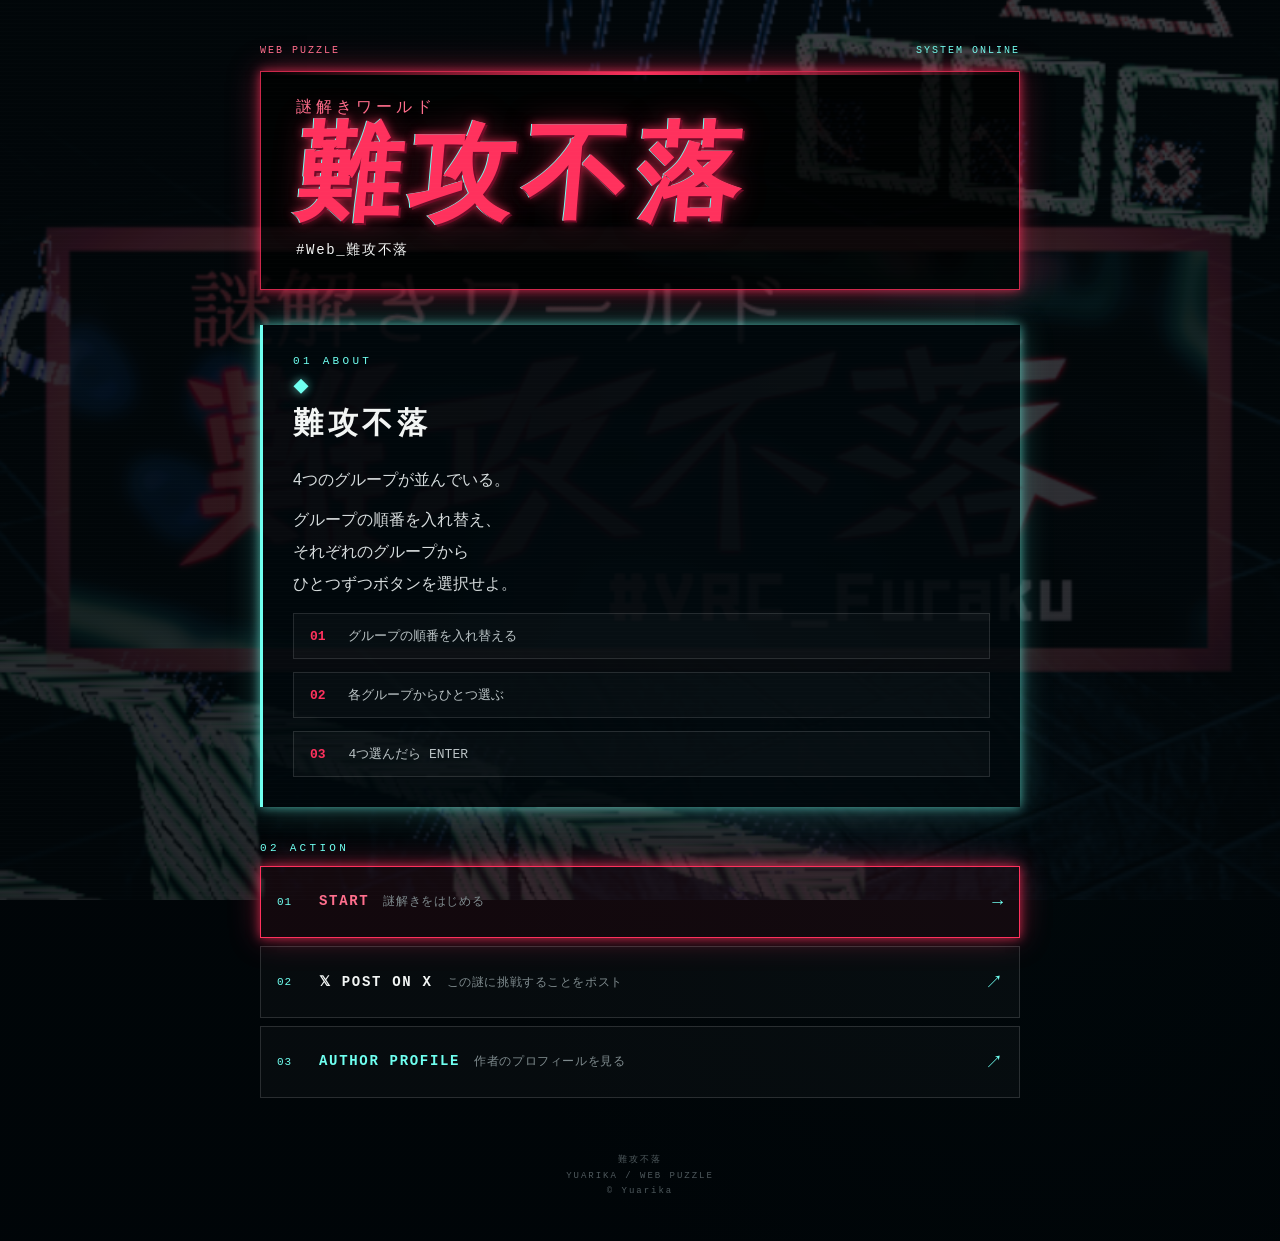
==== index.html @ a9306b56 "Add files via upload" ====
<!DOCTYPE html>
<html lang="ja">

<head>
    <meta charset="UTF-8">

    <meta
        name="viewport"
        content="width=device-width, initial-scale=1.0"
    >

    <title>難攻不落 - 謎解きワールド</title>

    <meta
        name="description"
        content="謎解きワールド「難攻不落」Web版"
    >

    <link
        rel="stylesheet"
        href="index.css"
    >
</head>


<body class="landing-page">

    <div class="noise"></div>


    <main class="landing">

        <!-- =====================================================
             SYSTEM HEADER
             ===================================================== -->

        <header class="system-header">

            <div class="system-id">
                WEB PUZZLE
            </div>

            <div class="system-status">
                SYSTEM ONLINE
            </div>

        </header>


        <!-- =====================================================
             TITLE
             ===================================================== -->

        <section class="title-card">

            <div class="title-small">
                謎解きワールド
            </div>

            <h1>
                難攻不落
            </h1>

            <div class="title-hashtag">
                #Web_難攻不落
            </div>

        </section>


        <!-- =====================================================
             ABOUT
             ===================================================== -->

        <section class="intro-card">

            <div class="section-label">
                01 ABOUT
            </div>

            <div class="about-mark">
                ◆
            </div>

            <h2>
                難攻不落
            </h2>


            <p>
                4つのグループが並んでいる。
            </p>


            <p>
                グループの順番を入れ替え、<br>
                それぞれのグループから<br>
                ひとつずつボタンを選択せよ。
            </p>


            <!-- =================================================
                 RULES
                 ================================================= -->

            <div class="rule-box">

                <span>
                    01
                </span>

                グループの順番を入れ替える

            </div>


            <div class="rule-box">

                <span>
                    02
                </span>

                各グループからひとつ選ぶ

            </div>


            <div class="rule-box">

                <span>
                    03
                </span>

                4つ選んだら ENTER

            </div>

        </section>


        <!-- =====================================================
             ACTION
             ===================================================== -->

        <section class="action-section">

            <div class="section-label">
                02 ACTION
            </div>


            <!-- START -->

            <a
                class="action-button action-start"
                href="game.html"
            >

                <span class="action-number">
                    01
                </span>

                <span class="action-content">

                    <span class="action-title">
                        START
                    </span>

                    <span class="action-description">
                        謎解きをはじめる
                    </span>

                </span>

                <span class="action-arrow">
                    →
                </span>

            </a>


            <!-- POST ON X -->

            <a
                class="action-button action-x"
                href="https://x.com/intent/post?text=%E3%80%8C%E9%9B%A3%E6%94%BB%E4%B8%8D%E8%90%BD%E3%80%8D%E3%81%AB%E6%8C%91%E6%88%A6%E3%81%97%E3%81%BE%E3%81%99%EF%BC%81%0A%23Web_%E9%9B%A3%E6%94%BB%E4%B8%8D%E8%90%BD%20%40yuarikaa%0Ahttps%3A%2F%2Fyuarika.github.io%2FWeb_Furaku%2F"
                target="_blank"
                rel="noopener noreferrer"
            >

                <span class="action-number">
                    02
                </span>

                <span class="action-content">

                    <span class="action-title">
                        𝕏 POST ON X
                    </span>

                    <span class="action-description">
                        この謎に挑戦することをポスト
                    </span>

                </span>

                <span class="action-arrow">
                    ↗
                </span>

            </a>


            <!-- AUTHOR PROFILE -->

            <a
                class="action-button action-profile"
                href="https://yuarika.github.io/Yuarika_Profile/"
                target="_blank"
                rel="noopener noreferrer"
            >

                <span class="action-number">
                    03
                </span>

                <span class="action-content">

                    <span class="action-title">
                        AUTHOR PROFILE
                    </span>

                    <span class="action-description">
                        作者のプロフィールを見る
                    </span>

                </span>

                <span class="action-arrow">
                    ↗
                </span>

            </a>

        </section>


        <!-- =====================================================
             FOOTER
             ===================================================== -->

        <footer class="landing-footer">

            <div>
                難攻不落
            </div>

            <div>
                YUARIKA / WEB PUZZLE
            </div>

            <div>
                © Yuarika
            </div>

        </footer>

    </main>

</body>

</html>
---- index.css ----
:root {

    --bg: #030608;

    --bg-panel: rgba(5, 11, 15, 0.88);

    --pink: #ff315d;

    --pink-light: #ff6f8d;

    --cyan: #6ffff0;

    --white: #f2f5f4;

    --gray: #899499;

    --danger: #ff174f;

    --shadow-pink:
        0 0 10px rgba(255, 49, 93, 0.7),
        0 0 30px rgba(255, 49, 93, 0.35);

    --shadow-cyan:
        0 0 10px rgba(111, 255, 240, 0.6),
        0 0 30px rgba(111, 255, 240, 0.25);

    --font-main:
        Arial,
        "Noto Sans JP",
        sans-serif;

    --font-mono:
        "Courier New",
        monospace;
}


/* ================================================================
 * BASE
 * ================================================================ */

* {
    box-sizing: border-box;
}


html,
body {
    margin: 0;
    padding: 0;
    width: 100%;
    min-height: 100%;

    background:
        radial-gradient(
            circle at 20% 20%,
            rgba(255, 30, 80, 0.08),
            transparent 35%
        ),
        radial-gradient(
            circle at 80% 70%,
            rgba(0, 255, 240, 0.07),
            transparent 40%
        ),
        var(--bg);

    color: var(--white);

    font-family: var(--font-main);
}


body {
    min-height: 100vh;
    overflow-x: hidden;
}


button,
a {
    -webkit-tap-highlight-color: transparent;
}


button {
    font-family: inherit;
}


/* ================================================================
 * NOISE
 * ================================================================ */

.noise {
    position: fixed;
    inset: 0;

    pointer-events: none;

    z-index: 1000;

    opacity: 0.08;

    background-image:
        repeating-linear-gradient(
            0deg,
            rgba(255, 255, 255, 0.08) 0px,
            rgba(255, 255, 255, 0.08) 1px,
            transparent 1px,
            transparent 4px
        );

    mix-blend-mode: screen;
}


/* ================================================================
 * LANDING
 * ================================================================ */

.landing-page {
    background:
        linear-gradient(
            rgba(0, 5, 8, 0.76),
            rgba(0, 5, 8, 0.9)
        ),
        url("images/Furaku.png")
        center / cover fixed,
        var(--bg);
}


.landing {
    width: min(760px, 92%);

    min-height: 100vh;

    margin: 0 auto;

    padding:
        45px 0 45px;

    display: flex;

    flex-direction: column;

    align-items: center;
}


/* ================================================================
 * SYSTEM HEADER
 * ================================================================ */

.system-header {
    width: 100%;

    display: flex;

    align-items: center;

    justify-content: space-between;

    margin-bottom: 15px;

    font-family: var(--font-mono);

    font-size: 10px;

    letter-spacing: 0.2em;
}


.system-id {
    color: var(--pink-light);
}


.system-status {
    color: var(--cyan);
}


/* ================================================================
 * TITLE
 * ================================================================ */

.title-card {
    width: 100%;

    padding:
        25px 35px 30px;

    border:
        1px solid
        rgba(255, 49, 93, 0.8);

    background:
        rgba(0, 0, 0, 0.72);

    box-shadow:
        var(--shadow-pink);

    position: relative;

    overflow: hidden;
}


.title-card::before {
    content: "";

    position: absolute;

    left: 0;
    top: 0;

    width: 100%;
    height: 3px;

    background:
        linear-gradient(
            90deg,
            transparent,
            var(--pink),
            transparent
        );
}


.title-small {
    font-size: 16px;

    letter-spacing: 0.25em;

    color:
        var(--pink-light);

    margin-bottom: 5px;
}


.title-card h1 {
    margin: 0;

    font-size:
        clamp(55px, 12vw, 105px);

    line-height: 0.95;

    letter-spacing: 0.08em;

    font-weight: 900;

    color:
        var(--pink);

    text-shadow:
        2px 2px 0 #6f0b27,
        -1px 0 0 var(--cyan),
        var(--shadow-pink);

    transform:
        skewX(-5deg);
}


.title-hashtag {
    margin-top: 18px;

    font-family:
        var(--font-mono);

    font-size: 14px;

    letter-spacing: 0.12em;

    color:
        var(--white);
}


/* ================================================================
 * SECTION LABEL
 * ================================================================ */

.section-label {
    font-family:
        var(--font-mono);

    font-size: 11px;

    letter-spacing: 0.3em;

    color:
        var(--cyan);

    margin-bottom: 10px;
}


/* ================================================================
 * ABOUT
 * ================================================================ */

.intro-card {
    width: 100%;

    margin-top: 35px;

    padding: 30px;

    border-left:
        3px solid
        var(--cyan);

    background:
        rgba(0, 8, 12, 0.82);

    box-shadow:
        var(--shadow-cyan);
}


.about-mark {
    margin:
        8px 0 5px;

    font-size: 16px;

    color:
        var(--cyan);

    text-shadow:
        var(--shadow-cyan);
}


.intro-card h2 {
    margin:
        0 0 20px;

    font-size: 30px;

    letter-spacing:
        0.15em;
}


.intro-card p {
    line-height: 2;

    color:
        #d7ddde;

    margin:
        8px 0;
}


/* ================================================================
 * RULE BOX
 * ================================================================ */

.rule-box {
    margin-top: 13px;

    padding:
        13px 16px;

    border:
        1px solid
        rgba(255, 255, 255, 0.12);

    background:
        rgba(255, 255, 255, 0.025);

    font-family:
        var(--font-mono);

    font-size: 13px;

    color:
        #bbc4c6;
}


.rule-box span {
    color:
        var(--pink);

    margin-right:
        15px;

    font-weight:
        bold;
}


/* ================================================================
 * ACTION
 * ================================================================ */

.action-section {
    width: 100%;

    margin-top: 35px;
}


.action-section > .section-label {
    margin-bottom: 12px;
}


/* ================================================================
 * ACTION BUTTON
 * ================================================================ */

.action-button {
    width: 100%;

    min-height: 72px;

    margin-top: 8px;

    padding:
        10px 16px;

    display: flex;

    align-items: center;

    text-decoration: none;

    border:
        1px solid
        rgba(255, 255, 255, 0.14);

    background:
        rgba(255, 255, 255, 0.025);

    color:
        var(--white);

    transition:
        transform 0.15s ease,
        border-color 0.15s ease,
        background 0.15s ease,
        box-shadow 0.15s ease;
}


.action-button:hover {
    transform:
        translateX(4px);

    border-color:
        var(--cyan);

    background:
        rgba(111, 255, 240, 0.055);

    box-shadow:
        0 0 15px
        rgba(111, 255, 240, 0.12);
}


.action-number {
    width: 42px;

    flex-shrink: 0;

    font-family:
        var(--font-mono);

    font-size: 11px;

    letter-spacing:
        0.08em;

    color:
        var(--cyan);
}


.action-content {
    flex: 1;

    display: flex;

    align-items: baseline;

    gap: 14px;

    min-width: 0;
}


.action-title {
    flex-shrink: 0;

    font-family:
        var(--font-mono);

    font-size: 14px;

    font-weight:
        bold;

    letter-spacing:
        0.12em;

    color:
        var(--white);
}


.action-description {
    color:
        #7f8b8e;

    font-size: 12px;

    letter-spacing:
        0.05em;
}


.action-arrow {
    flex-shrink: 0;

    margin-left: 15px;

    font-family:
        var(--font-mono);

    font-size: 18px;

    color:
        var(--cyan);

    transition:
        transform 0.15s ease;
}


.action-button:hover .action-arrow {
    transform:
        translateX(4px);
}


/* ================================================================
 * START BUTTON
 * ================================================================ */

.action-start {
    border-color:
        var(--pink);

    background:
        rgba(255, 49, 93, 0.07);

    box-shadow:
        var(--shadow-pink);
}


.action-start:hover {
    border-color:
        var(--pink-light);

    background:
        rgba(255, 49, 93, 0.15);

    box-shadow:
        var(--shadow-pink);
}


.action-start .action-title {
    color:
        var(--pink-light);
}


/* ================================================================
 * POST ON X
 * ================================================================ */

.action-x:hover {
    border-color:
        var(--white);

    box-shadow:
        0 0 15px
        rgba(255, 255, 255, 0.08);
}


.action-x .action-title {
    color:
        var(--white);
}


/* ================================================================
 * AUTHOR PROFILE
 * ================================================================ */

.action-profile:hover {
    border-color:
        var(--cyan);

    box-shadow:
        var(--shadow-cyan);
}


.action-profile .action-title {
    color:
        var(--cyan);
}


/* ================================================================
 * FOOTER
 * ================================================================ */

.landing-footer {
    width: 100%;

    margin-top: auto;

    padding-top: 55px;

    display: flex;

    flex-direction: column;

    align-items: center;

    gap: 5px;

    font-family:
        var(--font-mono);

    font-size: 9px;

    letter-spacing:
        0.22em;

    color:
        #4e595d;

    text-align:
        center;
}


/* ================================================================
 * MOBILE
 * ================================================================ */

@media (max-width: 650px) {

    .landing {
        width:
            94%;

        padding-top:
            25px;
    }


    .system-header {
        font-size:
            8px;
    }


    .title-card {
        padding:
            20px 18px 25px;
    }


    .title-small {
        font-size:
            13px;
    }


    .title-card h1 {
        font-size:
            54px;
    }


    .title-hashtag {
        font-size:
            11px;
    }


    .intro-card {
        padding:
            22px;
    }


    .intro-card h2 {
        font-size:
            25px;
    }


    .action-content {
        flex-direction:
            column;

        align-items:
            flex-start;

        gap:
            3px;
    }


    .action-description {
        font-size:
            10px;
    }


    .action-number {
        width:
            34px;
    }

}


/* ================================================================
 * REDUCED MOTION
 * ================================================================ */

@media (prefers-reduced-motion: reduce) {

    .action-button {
        transition:
            none !important;
    }

}
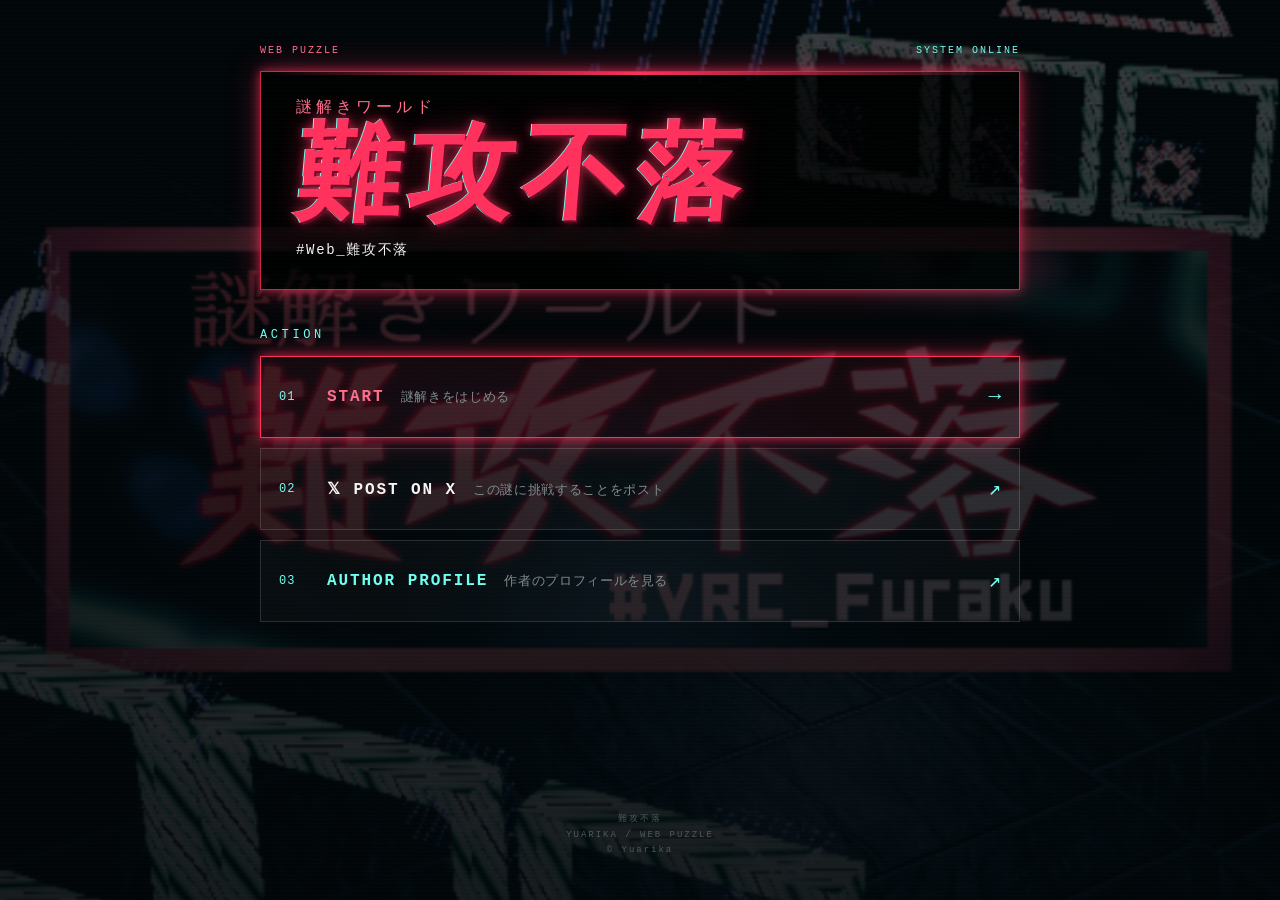
==== commit db05d659: "Add files via upload" ====
--- a/index.html
+++ b/index.html
@@ -2,6 +2,7 @@
 <html lang="ja">
 
 <head>
+
     <meta charset="UTF-8">
 
     <meta
@@ -15,11 +16,82 @@
         name="description"
         content="謎解きワールド「難攻不落」Web版"
     >
+
+
+    <!-- =========================================================
+         OGP
+         ========================================================= -->
+
+    <meta
+        property="og:type"
+        content="website"
+    >
+
+    <meta
+        property="og:title"
+        content="難攻不落 - 謎解きワールド"
+    >
+
+    <meta
+        property="og:description"
+        content="謎解きワールド「難攻不落」Web版"
+    >
+
+    <meta
+        property="og:url"
+        content="https://yuarika.github.io/Nankoufuraku/"
+    >
+
+    <meta
+        property="og:image"
+        content="https://yuarika.github.io/Nankoufuraku/images/Furaku.png"
+    >
+
+    <meta
+        property="og:image:alt"
+        content="難攻不落 - 謎解きワールド"
+    >
+
+
+    <!-- =========================================================
+         X CARD
+         ========================================================= -->
+
+    <meta
+        name="twitter:card"
+        content="summary_large_image"
+    >
+
+    <meta
+        name="twitter:title"
+        content="難攻不落 - 謎解きワールド"
+    >
+
+    <meta
+        name="twitter:description"
+        content="謎解きワールド「難攻不落」Web版"
+    >
+
+    <meta
+        name="twitter:image"
+        content="https://yuarika.github.io/Nankoufuraku/images/Furaku.png"
+    >
+
+    <meta
+        name="twitter:image:alt"
+        content="難攻不落 - 謎解きワールド"
+    >
+
+
+    <!-- =========================================================
+         CSS
+         ========================================================= -->
 
     <link
         rel="stylesheet"
         href="index.css"
     >
+
 </head>
 
 
@@ -29,6 +101,7 @@
 
 
     <main class="landing">
+
 
         <!-- =====================================================
              SYSTEM HEADER
@@ -69,87 +142,19 @@
 
 
         <!-- =====================================================
-             ABOUT
-             ===================================================== -->
-
-        <section class="intro-card">
+             ACTION
+             ===================================================== -->
+
+        <section class="action-section">
 
             <div class="section-label">
-                01 ABOUT
-            </div>
-
-            <div class="about-mark">
-                ◆
-            </div>
-
-            <h2>
-                難攻不落
-            </h2>
-
-
-            <p>
-                4つのグループが並んでいる。
-            </p>
-
-
-            <p>
-                グループの順番を入れ替え、<br>
-                それぞれのグループから<br>
-                ひとつずつボタンを選択せよ。
-            </p>
+                ACTION
+            </div>
 
 
             <!-- =================================================
-                 RULES
+                 START
                  ================================================= -->
-
-            <div class="rule-box">
-
-                <span>
-                    01
-                </span>
-
-                グループの順番を入れ替える
-
-            </div>
-
-
-            <div class="rule-box">
-
-                <span>
-                    02
-                </span>
-
-                各グループからひとつ選ぶ
-
-            </div>
-
-
-            <div class="rule-box">
-
-                <span>
-                    03
-                </span>
-
-                4つ選んだら ENTER
-
-            </div>
-
-        </section>
-
-
-        <!-- =====================================================
-             ACTION
-             ===================================================== -->
-
-        <section class="action-section">
-
-            <div class="section-label">
-                02 ACTION
-            </div>
-
-
-            <!-- START -->
 
             <a
                 class="action-button action-start"
@@ -179,11 +184,13 @@
             </a>
 
 
-            <!-- POST ON X -->
+            <!-- =================================================
+                 POST ON X
+                 ================================================= -->
 
             <a
                 class="action-button action-x"
-                href="https://x.com/intent/post?text=%E3%80%8C%E9%9B%A3%E6%94%BB%E4%B8%8D%E8%90%BD%E3%80%8D%E3%81%AB%E6%8C%91%E6%88%A6%E3%81%97%E3%81%BE%E3%81%99%EF%BC%81%0A%23Web_%E9%9B%A3%E6%94%BB%E4%B8%8D%E8%90%BD%20%40yuarikaa%0Ahttps%3A%2F%2Fyuarika.github.io%2FWeb_Furaku%2F"
+                href="https://x.com/intent/post?text=%E3%80%8C%E9%9B%A3%E6%94%BB%E4%B8%8D%E8%90%BD%E3%80%8D%E3%81%AB%E6%8C%91%E6%88%A6%E3%81%97%E3%81%BE%E3%81%99%EF%BC%81%0A%23Web_%E9%9B%A3%E6%94%BB%E4%B8%8D%E8%90%BD%20%40yuarikaa%0Ahttps%3A%2F%2Fyuarika.github.io%2FNankoufuraku%2F"
                 target="_blank"
                 rel="noopener noreferrer"
             >
@@ -211,7 +218,9 @@
             </a>
 
 
-            <!-- AUTHOR PROFILE -->
+            <!-- =================================================
+                 AUTHOR PROFILE
+                 ================================================= -->
 
             <a
                 class="action-button action-profile"
--- a/index.css
+++ b/index.css
@@ -36,8 +36,8 @@
 
 
 /* ================================================================
- * BASE
- * ================================================================ */
+   BASE
+   ================================================================ */
 
 * {
     box-sizing: border-box;
@@ -46,9 +46,13 @@
 
 html,
 body {
+
     margin: 0;
+
     padding: 0;
+
     width: 100%;
+
     min-height: 100%;
 
     background:
@@ -71,28 +75,34 @@
 
 
 body {
+
     min-height: 100vh;
+
     overflow-x: hidden;
 }
 
 
 button,
 a {
+
     -webkit-tap-highlight-color: transparent;
 }
 
 
 button {
+
     font-family: inherit;
 }
 
 
 /* ================================================================
- * NOISE
- * ================================================================ */
+   NOISE
+   ================================================================ */
 
 .noise {
+
     position: fixed;
+
     inset: 0;
 
     pointer-events: none;
@@ -115,10 +125,11 @@
 
 
 /* ================================================================
- * LANDING
- * ================================================================ */
+   LANDING
+   ================================================================ */
 
 .landing-page {
+
     background:
         linear-gradient(
             rgba(0, 5, 8, 0.76),
@@ -131,6 +142,7 @@
 
 
 .landing {
+
     width: min(760px, 92%);
 
     min-height: 100vh;
@@ -149,10 +161,11 @@
 
 
 /* ================================================================
- * SYSTEM HEADER
- * ================================================================ */
+   SYSTEM HEADER
+   ================================================================ */
 
 .system-header {
+
     width: 100%;
 
     display: flex;
@@ -172,20 +185,23 @@
 
 
 .system-id {
+
     color: var(--pink-light);
 }
 
 
 .system-status {
+
     color: var(--cyan);
 }
 
 
 /* ================================================================
- * TITLE
- * ================================================================ */
+   TITLE
+   ================================================================ */
 
 .title-card {
+
     width: 100%;
 
     padding:
@@ -208,14 +224,17 @@
 
 
 .title-card::before {
+
     content: "";
 
     position: absolute;
 
     left: 0;
+
     top: 0;
 
     width: 100%;
+
     height: 3px;
 
     background:
@@ -229,6 +248,7 @@
 
 
 .title-small {
+
     font-size: 16px;
 
     letter-spacing: 0.25em;
@@ -241,6 +261,7 @@
 
 
 .title-card h1 {
+
     margin: 0;
 
     font-size:
@@ -266,6 +287,7 @@
 
 
 .title-hashtag {
+
     margin-top: 18px;
 
     font-family:
@@ -281,151 +303,57 @@
 
 
 /* ================================================================
- * SECTION LABEL
- * ================================================================ */
+   SECTION LABEL
+   ================================================================ */
 
 .section-label {
+
     font-family:
         var(--font-mono);
 
-    font-size: 11px;
+    font-size: 12px;
 
     letter-spacing: 0.3em;
 
     color:
         var(--cyan);
 
-    margin-bottom: 10px;
-}
-
-
-/* ================================================================
- * ABOUT
- * ================================================================ */
-
-.intro-card {
+    margin-bottom: 12px;
+}
+
+
+/* ================================================================
+   ACTION
+   ================================================================ */
+
+.action-section {
+
     width: 100%;
 
-    margin-top: 35px;
-
-    padding: 30px;
-
-    border-left:
-        3px solid
-        var(--cyan);
-
-    background:
-        rgba(0, 8, 12, 0.82);
-
-    box-shadow:
-        var(--shadow-cyan);
-}
-
-
-.about-mark {
-    margin:
-        8px 0 5px;
-
-    font-size: 16px;
-
-    color:
-        var(--cyan);
-
-    text-shadow:
-        var(--shadow-cyan);
-}
-
-
-.intro-card h2 {
-    margin:
-        0 0 20px;
-
-    font-size: 30px;
-
-    letter-spacing:
-        0.15em;
-}
-
-
-.intro-card p {
-    line-height: 2;
-
-    color:
-        #d7ddde;
-
-    margin:
-        8px 0;
-}
-
-
-/* ================================================================
- * RULE BOX
- * ================================================================ */
-
-.rule-box {
-    margin-top: 13px;
+    margin-top: 38px;
+}
+
+
+.action-section > .section-label {
+
+    margin-bottom: 14px;
+}
+
+
+/* ================================================================
+   ACTION BUTTON
+   ================================================================ */
+
+.action-button {
+
+    width: 100%;
+
+    min-height: 82px;
+
+    margin-top: 10px;
 
     padding:
-        13px 16px;
-
-    border:
-        1px solid
-        rgba(255, 255, 255, 0.12);
-
-    background:
-        rgba(255, 255, 255, 0.025);
-
-    font-family:
-        var(--font-mono);
-
-    font-size: 13px;
-
-    color:
-        #bbc4c6;
-}
-
-
-.rule-box span {
-    color:
-        var(--pink);
-
-    margin-right:
-        15px;
-
-    font-weight:
-        bold;
-}
-
-
-/* ================================================================
- * ACTION
- * ================================================================ */
-
-.action-section {
-    width: 100%;
-
-    margin-top: 35px;
-}
-
-
-.action-section > .section-label {
-    margin-bottom: 12px;
-}
-
-
-/* ================================================================
- * ACTION BUTTON
- * ================================================================ */
-
-.action-button {
-    width: 100%;
-
-    min-height: 72px;
-
-    margin-top: 8px;
-
-    padding:
-        10px 16px;
+        12px 18px;
 
     display: flex;
 
@@ -452,6 +380,7 @@
 
 
 .action-button:hover {
+
     transform:
         translateX(4px);
 
@@ -468,14 +397,15 @@
 
 
 .action-number {
-    width: 42px;
+
+    width: 48px;
 
     flex-shrink: 0;
 
     font-family:
         var(--font-mono);
 
-    font-size: 11px;
+    font-size: 12px;
 
     letter-spacing:
         0.08em;
@@ -486,25 +416,27 @@
 
 
 .action-content {
+
     flex: 1;
 
     display: flex;
 
     align-items: baseline;
 
-    gap: 14px;
+    gap: 16px;
 
     min-width: 0;
 }
 
 
 .action-title {
+
     flex-shrink: 0;
 
     font-family:
         var(--font-mono);
 
-    font-size: 14px;
+    font-size: 16px;
 
     font-weight:
         bold;
@@ -518,10 +450,11 @@
 
 
 .action-description {
+
     color:
         #7f8b8e;
 
-    font-size: 12px;
+    font-size: 13px;
 
     letter-spacing:
         0.05em;
@@ -529,14 +462,15 @@
 
 
 .action-arrow {
+
     flex-shrink: 0;
 
-    margin-left: 15px;
+    margin-left: 18px;
 
     font-family:
         var(--font-mono);
 
-    font-size: 18px;
+    font-size: 21px;
 
     color:
         var(--cyan);
@@ -547,16 +481,18 @@
 
 
 .action-button:hover .action-arrow {
+
     transform:
         translateX(4px);
 }
 
 
 /* ================================================================
- * START BUTTON
- * ================================================================ */
+   START BUTTON
+   ================================================================ */
 
 .action-start {
+
     border-color:
         var(--pink);
 
@@ -569,6 +505,7 @@
 
 
 .action-start:hover {
+
     border-color:
         var(--pink-light);
 
@@ -581,16 +518,18 @@
 
 
 .action-start .action-title {
+
     color:
         var(--pink-light);
 }
 
 
 /* ================================================================
- * POST ON X
- * ================================================================ */
+   POST ON X
+   ================================================================ */
 
 .action-x:hover {
+
     border-color:
         var(--white);
 
@@ -601,16 +540,18 @@
 
 
 .action-x .action-title {
+
     color:
         var(--white);
 }
 
 
 /* ================================================================
- * AUTHOR PROFILE
- * ================================================================ */
+   AUTHOR PROFILE
+   ================================================================ */
 
 .action-profile:hover {
+
     border-color:
         var(--cyan);
 
@@ -620,16 +561,18 @@
 
 
 .action-profile .action-title {
+
     color:
         var(--cyan);
 }
 
 
 /* ================================================================
- * FOOTER
- * ================================================================ */
+   FOOTER
+   ================================================================ */
 
 .landing-footer {
+
     width: 100%;
 
     margin-top: auto;
@@ -661,12 +604,13 @@
 
 
 /* ================================================================
- * MOBILE
- * ================================================================ */
+   MOBILE
+   ================================================================ */
 
 @media (max-width: 650px) {
 
     .landing {
+
         width:
             94%;
 
@@ -676,48 +620,69 @@
 
 
     .system-header {
+
         font-size:
             8px;
     }
 
 
     .title-card {
+
         padding:
             20px 18px 25px;
     }
 
 
     .title-small {
+
         font-size:
             13px;
     }
 
 
     .title-card h1 {
+
         font-size:
             54px;
     }
 
 
     .title-hashtag {
+
         font-size:
             11px;
     }
 
 
-    .intro-card {
+    .action-section {
+
+        margin-top:
+            30px;
+    }
+
+
+    .action-button {
+
+        min-height:
+            76px;
+
         padding:
-            22px;
-    }
-
-
-    .intro-card h2 {
+            10px 14px;
+    }
+
+
+    .action-number {
+
+        width:
+            38px;
+
         font-size:
-            25px;
+            11px;
     }
 
 
     .action-content {
+
         flex-direction:
             column;
 
@@ -725,31 +690,51 @@
             flex-start;
 
         gap:
-            3px;
+            4px;
+    }
+
+
+    .action-title {
+
+        font-size:
+            15px;
     }
 
 
     .action-description {
+
         font-size:
+            11px;
+    }
+
+
+    .action-arrow {
+
+        margin-left:
             10px;
-    }
-
-
-    .action-number {
-        width:
-            34px;
-    }
-
-}
-
-
-/* ================================================================
- * REDUCED MOTION
- * ================================================================ */
+
+        font-size:
+            19px;
+    }
+
+
+    .landing-footer {
+
+        padding-top:
+            45px;
+    }
+
+}
+
+
+/* ================================================================
+   REDUCED MOTION
+   ================================================================ */
 
 @media (prefers-reduced-motion: reduce) {
 
     .action-button {
+
         transition:
             none !important;
     }
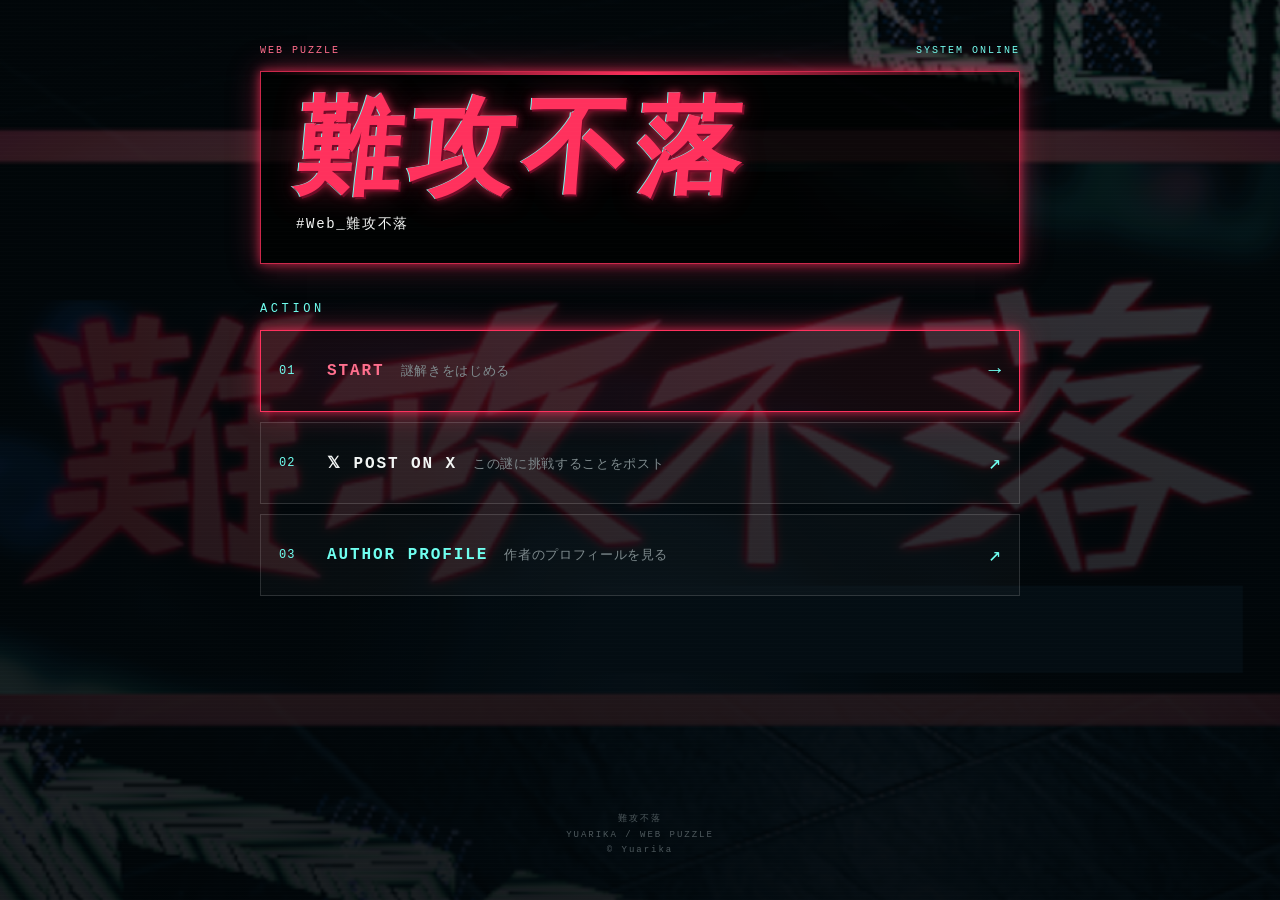
==== commit df07bdbc: "Update index.html" ====
--- a/index.html
+++ b/index.html
@@ -1,6 +1,5 @@
 <!DOCTYPE html>
 <html lang="ja">
-
 <head>
 
     <meta charset="UTF-8">
@@ -10,11 +9,11 @@
         content="width=device-width, initial-scale=1.0"
     >
 
-    <title>難攻不落 - 謎解きワールド</title>
+    <title>難攻不落</title>
 
     <meta
         name="description"
-        content="謎解きワールド「難攻不落」Web版"
+        content="Web謎「難攻不落」"
     >
 
 
@@ -29,12 +28,12 @@
 
     <meta
         property="og:title"
-        content="難攻不落 - 謎解きワールド"
+        content="難攻不落"
     >
 
     <meta
         property="og:description"
-        content="謎解きワールド「難攻不落」Web版"
+        content="Web謎「難攻不落」"
     >
 
     <meta
@@ -48,8 +47,23 @@
     >
 
     <meta
+        property="og:image:width"
+        content="1200"
+    >
+
+    <meta
+        property="og:image:height"
+        content="630"
+    >
+
+    <meta
+        property="og:image:type"
+        content="image/png"
+    >
+
+    <meta
         property="og:image:alt"
-        content="難攻不落 - 謎解きワールド"
+        content="難攻不落"
     >
 
 
@@ -64,12 +78,12 @@
 
     <meta
         name="twitter:title"
-        content="難攻不落 - 謎解きワールド"
+        content="難攻不落"
     >
 
     <meta
         name="twitter:description"
-        content="謎解きワールド「難攻不落」Web版"
+        content="Web謎「難攻不落」"
     >
 
     <meta
@@ -79,7 +93,7 @@
 
     <meta
         name="twitter:image:alt"
-        content="難攻不落 - 謎解きワールド"
+        content="難攻不落"
     >
 
 
@@ -125,10 +139,6 @@
              ===================================================== -->
 
         <section class="title-card">
-
-            <div class="title-small">
-                謎解きワールド
-            </div>
 
             <h1>
                 難攻不落
@@ -190,7 +200,8 @@
 
             <a
                 class="action-button action-x"
-                href="https://x.com/intent/post?text=%E3%80%8C%E9%9B%A3%E6%94%BB%E4%B8%8D%E8%90%BD%E3%80%8D%E3%81%AB%E6%8C%91%E6%88%A6%E3%81%97%E3%81%BE%E3%81%99%EF%BC%81%0A%23Web_%E9%9B%A3%E6%94%BB%E4%B8%8D%E8%90%BD%20%40yuarikaa%0Ahttps%3A%2F%2Fyuarika.github.io%2FNankoufuraku%2F"
+                id="post-on-x"
+                href="#"
                 target="_blank"
                 rel="noopener noreferrer"
             >
@@ -216,6 +227,46 @@
                 </span>
 
             </a>
+
+
+            <!-- =================================================
+                 X POST SCRIPT
+                 ================================================= -->
+
+            <script>
+
+                /*
+                 * ====================================================
+                 * X POST SETTINGS
+                 * ====================================================
+                 */
+
+                const X_POST_TEXT =
+                    "「難攻不落」に挑戦します！";
+
+                const X_POST_URL =
+                    "https://yuarika.github.io/Nankoufuraku/";
+
+                const X_HASHTAGS =
+                    "Web_難攻不落";
+
+
+                /*
+                 * ====================================================
+                 * X POST BUTTON
+                 * ====================================================
+                 */
+
+                const postButton =
+                    document.getElementById("post-on-x");
+
+                postButton.href =
+                    "https://x.com/intent/post?" +
+                    "text=" + encodeURIComponent(X_POST_TEXT) +
+                    "&url=" + encodeURIComponent(X_POST_URL) +
+                    "&hashtags=" + encodeURIComponent(X_HASHTAGS);
+
+            </script>
 
 
             <!-- =================================================
@@ -274,8 +325,9 @@
 
         </footer>
 
+
     </main>
 
+
 </body>
-
-</html>+</html>
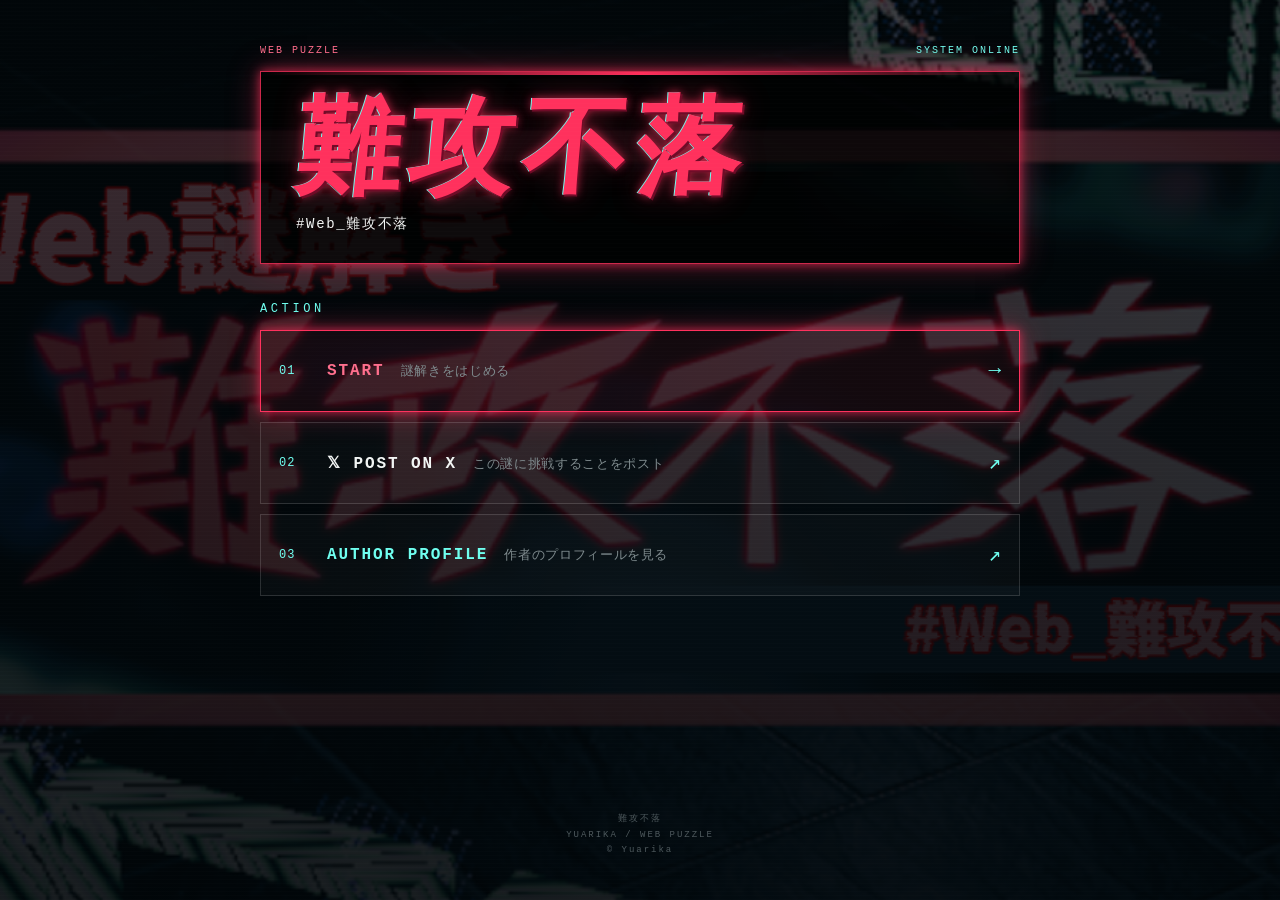
==== commit 3101fd8b: "Update index.html" ====
--- a/index.html
+++ b/index.html
@@ -242,7 +242,7 @@
                  */
 
                 const X_POST_TEXT =
-                    "「難攻不落」に挑戦します！";
+                    "Web謎「難攻不落」に挑戦します！";
 
                 const X_POST_URL =
                     "https://yuarika.github.io/Nankoufuraku/";
